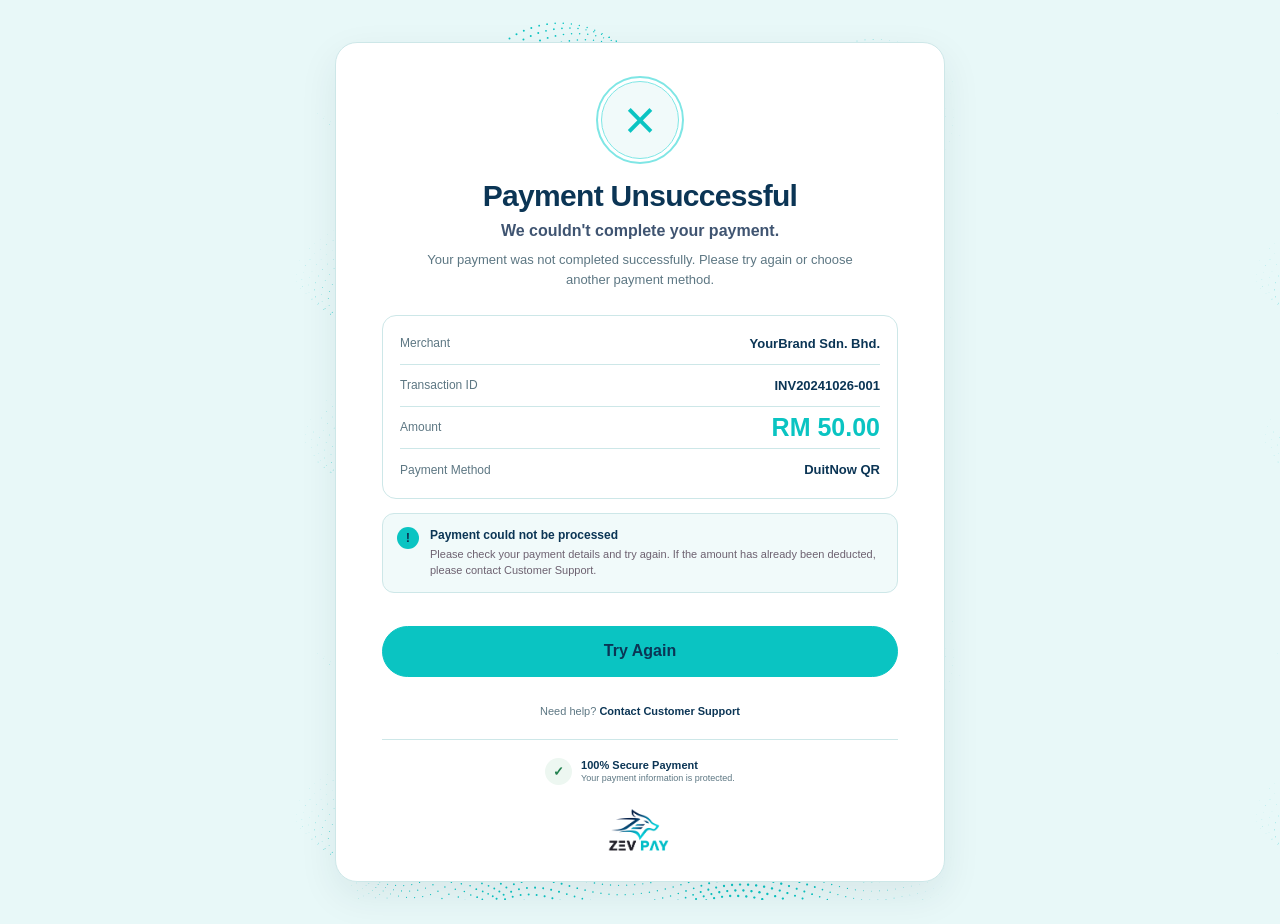
==== payment-unsuccessful.html @ e0807b65 "Add files via upload" ====
<!doctype html>
<html lang="en">
<head>
<meta charset="utf-8">
<meta name="viewport" content="width=device-width,initial-scale=1">
<title>Payment Unsuccessful</title>
<link rel="stylesheet" href="payment-unsuccessful.css">
</head>
<body>
<main class="unsuccess-page">
  <section class="unsuccess-card">
    <div class="status-icon" aria-hidden="true"><span>×</span></div>

    <h1>Payment Unsuccessful</h1>
    <p class="subtitle">We couldn't complete your payment.</p>
    <p class="description">Your payment was not completed successfully. Please try again or choose another payment method.</p>

    <div class="transaction-card">
      <div class="transaction-row">
        <span>Merchant</span>
        <strong>YourBrand Sdn. Bhd.</strong>
      </div>
      <div class="transaction-row">
        <span>Transaction ID</span>
        <strong>INV20241026-001</strong>
      </div>
      <div class="transaction-row amount-row">
        <span>Amount</span>
        <strong>RM 50.00</strong>
      </div>
      <div class="transaction-row">
        <span>Payment Method</span>
        <strong>DuitNow QR</strong>
      </div>
    </div>

    <div class="reason-box">
      <span class="reason-icon">!</span>
      <div>
        <strong>Payment could not be processed</strong>
        <p>Please check your payment details and try again. If the amount has already been deducted, please contact Customer Support.</p>
      </div>
    </div>

    <button class="retry-btn" type="button" onclick="window.location.href='index.html'">Try Again</button>
    <p class="support">Need help? <span>Contact Customer Support</span></p>

    <div class="secure-note">
      <span class="lock">✓</span>
      <div><strong>100% Secure Payment</strong><small>Your payment information is protected.</small></div>
    </div>

    <img class="brand-logo" src="assets/payment_gateway/logo-zev-pay.png" alt="VaderPay">
  </section>
</main>
</body>
</html>
---- payment-unsuccessful.css ----
:root {
    --navy:#172a49;
    --muted:#617695;
    --pink:#f51f68;
    --line:#e5eaf0;
    --bg:#f7f8fa;
    --danger:#e54861;
    --danger-bg:#fff3f5;
    --card:#fff;
}

* {
    box-sizing: border-box;
}

html, body {
    margin: 0;
    min-height: 100%;
    font-family: Arial,Helvetica,sans-serif;
    color: var(--navy);
    background: var(--bg);
}

button {
    font: inherit;
}

body {
    min-height: 100vh;
}

.unsuccess-page {
    min-height: 100vh;
    padding: 42px 24px;
    display: grid;
    place-items: center;
    background: linear-gradient(135deg,#fafafa,#f6f7f9);
}

.unsuccess-card {
    width: min(610px,100%);
    background: var(--card);
    border: 1px solid #e8edf2;
    border-radius: 22px;
    box-shadow: 0 14px 38px rgba(30,45,70,.08);
    padding: 38px 46px 30px;
    text-align: center;
    animation: cardIn .45s ease both;
}

.status-icon {
    width: 78px;
    height: 78px;
    margin: 0 auto 20px;
    border-radius: 50%;
    background: var(--danger-bg);
    border: 1px solid #7fe6e5;
    display: grid;
    place-items: center;
    position: relative;
    animation: iconIn .55s cubic-bezier(.2,.8,.2,1) both;
}

    .status-icon:before {
        content: "";
        position: absolute;
        inset: -6px;
        border: 2px solid #7fe6e5;
        border-radius: 50%;
        animation: ring 1.8s ease-out infinite;
    }

    .status-icon span {
        font-size: 55px;
        line-height: 1;
        color: var(--danger);
        font-weight: 300;
        margin-top: 0px;
    }

h1 {
    font-size: 30px;
    line-height: 1.15;
    letter-spacing: -.7px;
    margin: 0 0 8px;
}

.subtitle {
    font-size: 16px;
    font-weight: 700;
    margin: 0;
    color: #3f5471;
}

.description {
    max-width: 470px;
    margin: 10px auto 25px;
    color: var(--muted);
    font-size: 13px;
    line-height: 1.55;
}

.transaction-card {
    border: 1px solid var(--line);
    border-radius: 14px;
    padding: 7px 17px;
    margin-bottom: 14px;
    text-align: left;
}

.transaction-row {
    min-height: 42px;
    border-bottom: 1px solid var(--line);
    display: flex;
    align-items: center;
    justify-content: space-between;
    gap: 18px;
}

    .transaction-row:last-child {
        border-bottom: 0;
    }

    .transaction-row span {
        font-size: 12px;
        color: var(--muted);
    }

    .transaction-row strong {
        font-size: 13px;
        text-align: right;
    }

    .transaction-row.amount-row strong {
        font-size: 25px;
        color: var(--navy);
    }

.reason-box {
    display: flex;
    align-items: flex-start;
    gap: 11px;
    text-align: left;
    background: var(--danger-bg);
    border: 1px solid #ffd9df;
    border-radius: 12px;
    padding: 13px 14px;
    margin-bottom: 18px;
}

.reason-icon {
    flex: 0 0 22px;
    width: 22px;
    height: 22px;
    border-radius: 50%;
    background: var(--danger);
    color: #fff;
    display: grid;
    place-items: center;
    font-weight: 700;
    font-size: 13px;
}

.reason-box strong {
    font-size: 12px;
    display: block;
    margin: 1px 0 4px;
    color: #a72f44;
}

.reason-box p {
    margin: 0;
    color: #6d6170;
    font-size: 11px;
    line-height: 1.5;
}

.retry-btn {
    width: 100%;
    height: 51px;
    margin: 15px auto;
    border-radius: 50px;
    background: #fff;
    color: var(--navy);
    cursor: pointer;
    font-size: var(--sm);
    font-weight: 700;
    transition: transform .18s, box-shadow .18s, background .18s;
    border: 1px solid var(--navy);
}

    .retry-btn:hover {
        transform: translateY(-1px);
        box-shadow: 0 7px 16px rgba(23,42,73,.18);
        background: #292929;
        color: #fff;
        border: 2px solid #fff;
    }

.support {
    font-size: 11px;
    color: var(--muted);
    margin: 13px 0 22px;
}

    .support span {
        color: var(--navy);
        font-weight: 700;
    }

.secure-note {
    border-top: 1px solid var(--line);
    padding-top: 18px;
    display: flex;
    align-items: center;
    justify-content: center;
    gap: 9px;
    color: var(--navy);
}

.lock {
    width: 27px;
    height: 27px;
    border-radius: 50%;
    background: #edf7f1;
    color: #21804e;
    display: grid;
    place-items: center;
    font-size: 13px;
    font-weight: 700;
}

.secure-note div {
    text-align: left;
    display: flex;
    flex-direction: column;
    gap: 2px;
}

.secure-note strong {
    font-size: 11px;
}

.secure-note small {
    font-size: 9px;
    color: var(--muted);
}

.brand-logo {
    display: block;
    width: 140px;
    height: auto;
    max-height: 42px;
    object-fit: contain;
    margin: 24px auto 0;
    filter: brightness(0);
}

@keyframes cardIn {
    from {
        opacity: 0;
        transform: translateY(10px);
    }

    to {
        opacity: 1;
        transform: none;
    }
}

@keyframes iconIn {
    from {
        opacity: 0;
        transform: scale(.55);
    }

    70% {
        transform: scale(1.06);
    }

    to {
        opacity: 1;
        transform: scale(1);
    }
}

@keyframes ring {
    0% {
        transform: scale(.85);
        opacity: .8;
    }

    75%,100% {
        transform: scale(1.3);
        opacity: 0;
    }
}

@media(max-width:767px) {
    .unsuccess-page {
        padding: 22px 12px;
    }

    .unsuccess-card {
        padding: 28px 15px 22px;
        border-radius: 18px;
    }

    .status-icon {
        width: 68px;
        height: 68px;
        margin-bottom: 17px;
    }

        .status-icon span {
            font-size: 48px;
        }

    h1 {
        font-size: 25px;
    }

    .subtitle {
        font-size: 14px;
    }

    .description {
        font-size: 12px;
        margin: 9px auto 20px;
    }

    .transaction-card {
        padding: 6px 13px;
    }

    .transaction-row {
        min-height: 39px;
    }

        .transaction-row span {
            font-size: 10px;
        }

        .transaction-row strong {
            font-size: 11px;
        }

        .transaction-row.amount-row strong {
            font-size: 21px;
        }

    .reason-box {
        padding: 11px 12px;
        margin-bottom: 15px;
    }

        .reason-box strong {
            font-size: 11px;
        }

        .reason-box p {
            font-size: 10px;
        }

    .retry-btn {
        height: 46px;
        font-size: 13px;
    }

    .support {
        font-size: 10px;
        margin-bottom: 19px;
    }

    .secure-note {
        padding-top: 15px;
    }

        .secure-note strong {
            font-size: 10px;
        }

        .secure-note small {
            font-size: 8px;
        }

    .brand-logo {
        width: 120px;
        margin-top: 20px;
    }
}


/* ZEV PAY light theme — colour-only overrides */
:root {
    --navy: #0B3555;
    --muted: #5D7783;
    --pink: #0AC4C2;
    --line: #CDE7E8;
    --bg: #E8F8F8;
    --danger: #0AC4C2;
    --danger-bg: #F1FAFA;
    --card: #FFFFFF;
}

html, body {
    color: #0B3555;
    background-color: #E8F8F8 !important;
    background-image: url("assets/bg-dd.svg") !important;
    background-repeat: repeat !important;
    background-position: center top !important;
    background-size: 960px 540px !important;
    background-attachment: fixed;
}

/* Let the shared SVG pattern show through on the unsuccessful page */
.unsuccess-page {
    background: transparent !important;
}

.unsuccess-card,
.transaction-card {
    background: #FFFFFF;
    border-color: #CDE7E8;
}

.transaction-row.amount-row strong {
    color: #0AC4C2;
}

.reason-box {
    background: #F1FAFA;
    border-color: #CDE7E8;
}

.reason-box strong,
.reason-icon {
    color: #0B3555;
}

.reason-icon {
    background: #0AC4C2;
}

.retry-btn {
    background: #0AC4C2;
    border-color: #0AC4C2;
    color: #0B3555;
    transition-duration: 0.4s;
}

    .retry-btn:hover {
        background: none;
        border: 1px #0AC4C2 solid;
        color: #0AC4C2;
    }

.brand-logo {
    filter: none;
}
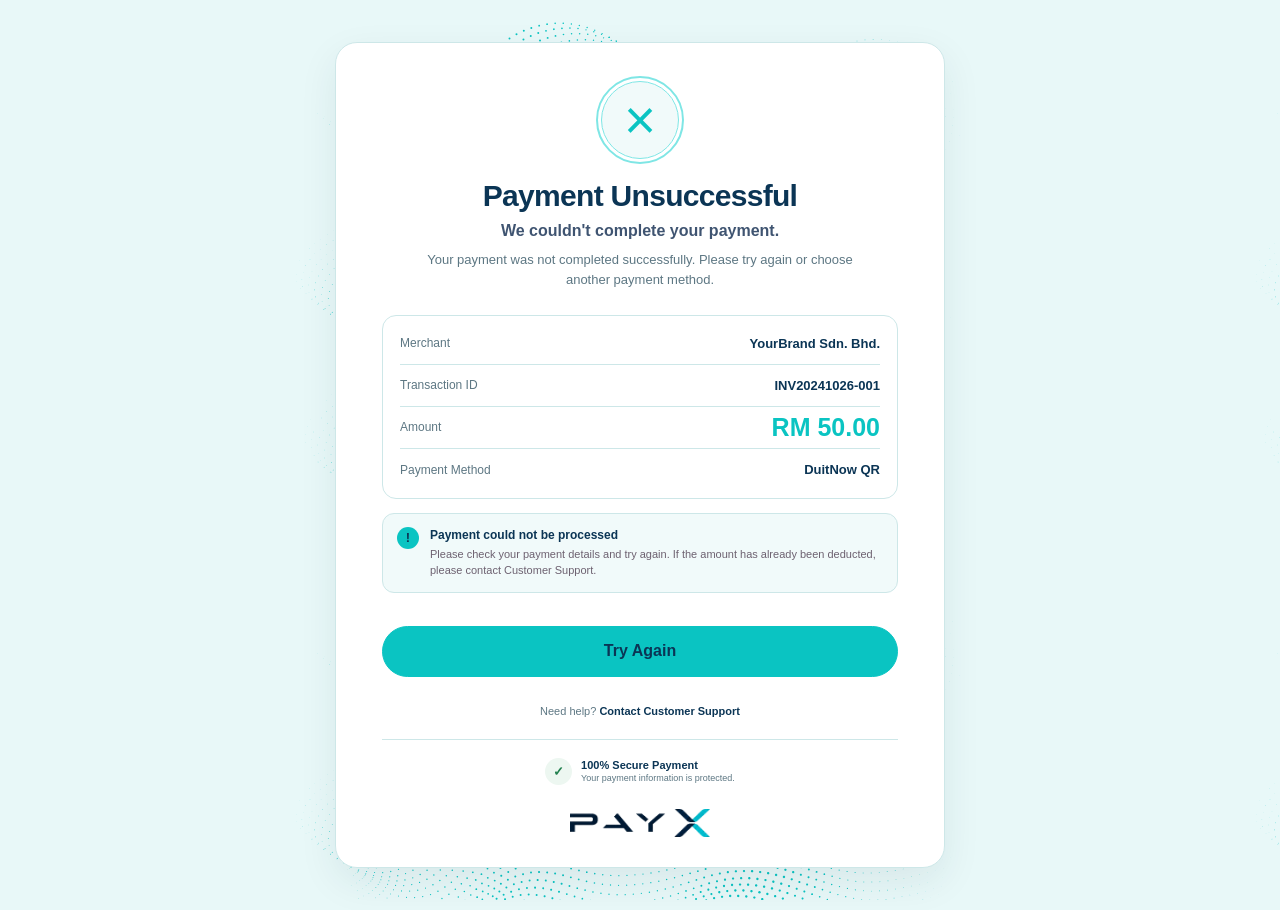
==== commit e6f50818: "Update payment-unsuccessful.html" ====
--- a/payment-unsuccessful.html
+++ b/payment-unsuccessful.html
@@ -50,7 +50,7 @@
       <div><strong>100% Secure Payment</strong><small>Your payment information is protected.</small></div>
     </div>
 
-    <img class="brand-logo" src="assets/payment_gateway/logo-zev-pay.png" alt="VaderPay">
+    <img class="brand-logo" src="assets/payment_gateway/logo-pax.png" alt="VaderPay">
   </section>
 </main>
 </body>
